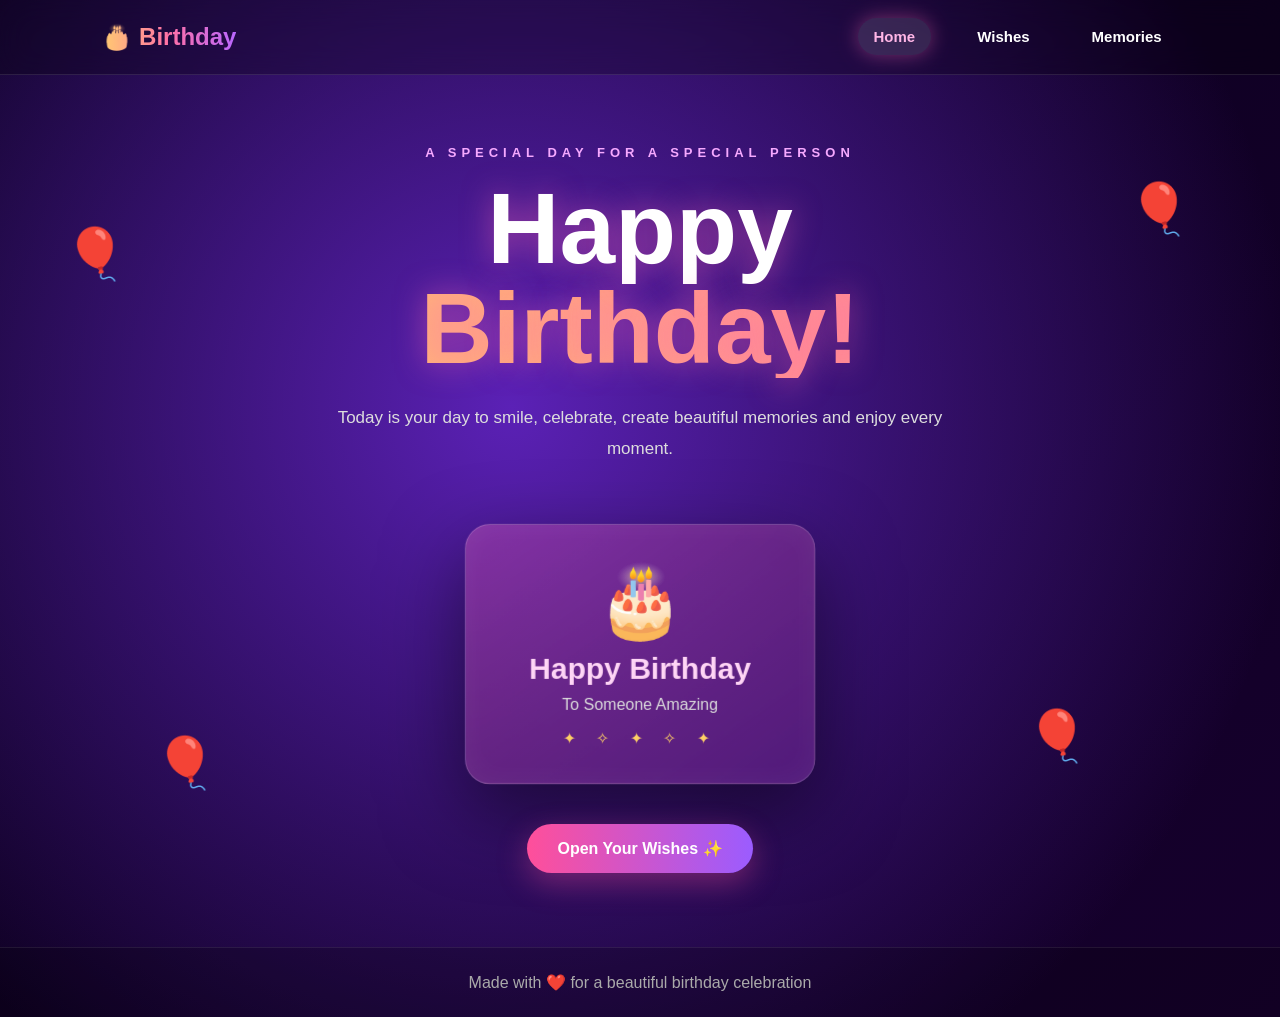
==== index.html @ d3f6a69b "Add files via upload" ====
<!DOCTYPE html>
<html lang="en">
<head>
    <meta charset="UTF-8">
    <meta name="viewport" content="width=device-width, initial-scale=1.0">
    <title>Happy Birthday 🎂</title>
    <link rel="stylesheet" href="style.css">
</head>

<body>

    <!-- Navigation -->
    <nav class="navbar">
        <div class="logo">🎂 Birthday</div>

        <ul class="nav-links">
            <li><a href="index.html" class="active">Home</a></li>
            <li><a href="wishes.html">Wishes</a></li>
            <li><a href="memories.html">Memories</a></li>
        </ul>
    </nav>

    <!-- Floating Balloons -->
    <div class="balloon balloon1">🎈</div>
    <div class="balloon balloon2">🎈</div>
    <div class="balloon balloon3">🎈</div>
    <div class="balloon balloon4">🎈</div>

    <!-- Main Section -->
    <main class="hero">

        <div class="hero-content">

            <p class="small-title">A SPECIAL DAY FOR A SPECIAL PERSON</p>

            <h1>
                Happy
                <span>Birthday!</span>
            </h1>

            <p class="intro">
                Today is your day to smile, celebrate,
                create beautiful memories and enjoy every moment.
            </p>

            <!-- 3D Card -->
            <div class="scene">

                <div class="birthday-card">

                    <div class="card-front">

                        <div class="card-glow"></div>

                        <div class="card-icon">🎂</div>

                        <h2>Happy Birthday</h2>

                        <p>To Someone Amazing</p>

                        <div class="stars">
                            ✦ ✧ ✦ ✧ ✦
                        </div>

                    </div>

                    <div class="card-inside">

                        <div class="cake">🎂</div>

                        <h2>Make A Wish!</h2>

                        <p>
                            May your birthday be filled with
                            happiness, laughter and unforgettable moments.
                        </p>

                    </div>

                </div>

            </div>

            <a href="wishes.html" class="main-btn">
                Open Your Wishes ✨
            </a>

        </div>

    </main>

    <!-- Footer -->
    <footer>
        <p>Made with ❤️ for a beautiful birthday celebration</p>
    </footer>

</body>
</html>
---- style.css ----
/* =========================================
   RESET
========================================= */

* {
    margin: 0;
    padding: 0;
    box-sizing: border-box;
}

html {
    scroll-behavior: smooth;
}

body {
    min-height: 100vh;
    font-family: Arial, Helvetica, sans-serif;
    color: #ffffff;
    overflow-x: hidden;

    background:
        radial-gradient(
            circle at 20% 20%,
            #5b21b6 0%,
            transparent 30%
        ),
        radial-gradient(
            circle at 80% 80%,
            #be185d 0%,
            transparent 30%
        ),
        linear-gradient(
            135deg,
            #09001a,
            #16002d,
            #270044
        );

    background-size: 200% 200%;
    animation: backgroundMove 12s ease infinite;
}


/* =========================================
   BACKGROUND ANIMATION
========================================= */

@keyframes backgroundMove {
    0% {
        background-position: 0% 50%;
    }

    50% {
        background-position: 100% 50%;
    }

    100% {
        background-position: 0% 50%;
    }
}


/* =========================================
   NAVIGATION
========================================= */

.navbar {
    width: 100%;
    min-height: 75px;

    display: flex;
    align-items: center;
    justify-content: space-between;

    padding: 0 8%;

    background: rgba(0, 0, 0, 0.25);

    backdrop-filter: blur(15px);

    border-bottom: 1px solid rgba(255, 255, 255, 0.1);

    position: relative;
    z-index: 100;
}


.logo {
    font-size: 24px;
    font-weight: bold;

    background: linear-gradient(
        90deg,
        #ffcc70,
        #ff70a6,
        #b967ff
    );

    background-clip: text;
    color: transparent;
}


.nav-links {
    display: flex;
    gap: 30px;
    list-style: none;
}


.nav-links a {
    color: #ffffff;
    text-decoration: none;

    font-size: 15px;
    font-weight: bold;

    padding: 10px 16px;

    border-radius: 30px;

    transition: 0.3s ease;
}


.nav-links a:hover,
.nav-links a.active {
    background: rgba(255, 255, 255, 0.12);

    box-shadow:
        0 0 20px rgba(255, 105, 180, 0.4);

    color: #ffb6e6;
}


/* =========================================
   HERO SECTION
========================================= */

.hero {
    min-height: calc(100vh - 75px);

    display: flex;
    justify-content: center;
    align-items: center;

    padding: 70px 20px;

    text-align: center;
}


.hero-content {
    width: 100%;
    max-width: 1000px;
}


.small-title {
    font-size: 13px;
    letter-spacing: 5px;

    color: #f6a9ff;

    margin-bottom: 18px;

    font-weight: bold;
}


.hero h1 {
    font-size: clamp(50px, 9vw, 100px);

    line-height: 1;

    margin-bottom: 25px;

    text-shadow:
        0 0 30px rgba(255, 105, 180, 0.5);
}


/* Gradient Text */

.hero h1 span,
.page-title span {
    display: block;

    background: linear-gradient(
        90deg,
        #ffd166,
        #ff70a6,
        #c77dff,
        #70d6ff
    );

    background-size: 300% 100%;

    background-clip: text;

    color: transparent;

    animation: gradientText 5s ease infinite;
}


@keyframes gradientText {
    0% {
        background-position: 0% 50%;
    }

    50% {
        background-position: 100% 50%;
    }

    100% {
        background-position: 0% 50%;
    }
}


.intro {
    max-width: 650px;

    margin: auto;

    line-height: 1.8;

    color: #dddddd;

    font-size: 17px;
}


/* =========================================
   3D BIRTHDAY CARD
========================================= */

.scene {
    width: 350px;
    height: 260px;

    margin: 60px auto 40px;

    perspective: 1200px;
}


.birthday-card {
    width: 100%;
    height: 100%;

    position: relative;

    transform-style: preserve-3d;

    transition: transform 1s;

    animation: cardFloat 4s ease-in-out infinite;
}


.scene:hover .birthday-card {
    transform: rotateY(180deg) rotateX(5deg);
}


/* Card Front + Inside */

.card-front,
.card-inside {
    position: absolute;

    width: 100%;
    height: 100%;

    border-radius: 25px;

    display: flex;

    flex-direction: column;

    align-items: center;

    justify-content: center;

    backface-visibility: hidden;

    border: 1px solid rgba(255, 255, 255, 0.2);

    box-shadow:
        0 30px 80px rgba(0, 0, 0, 0.5),
        inset 0 0 30px rgba(255, 255, 255, 0.05);

    overflow: hidden;
}


.card-front {
    background:
        linear-gradient(
            145deg,
            rgba(255, 105, 180, 0.3),
            rgba(90, 30, 130, 0.8)
        );

    transform: translateZ(1px);
}


.card-inside {
    background:
        linear-gradient(
            145deg,
            #3b126e,
            #741b5c
        );

    transform: rotateY(180deg);
}


/* =========================================
   CAKE
========================================= */

.card-icon {
    font-size: 70px;

    animation: cakeBounce 2s infinite;
}


@keyframes cakeBounce {
    0%,
    100% {
        transform: translateY(0) rotate(-3deg);
    }

    50% {
        transform: translateY(-12px) rotate(3deg);
    }
}


.card-front h2 {
    font-size: 30px;

    margin: 10px 0;

    color: #ffd6f6;
}


.card-front p {
    color: #dddddd;
}


/* Stars */

.stars {
    margin-top: 15px;

    letter-spacing: 8px;

    color: #ffd166;

    animation: sparkle 1.5s infinite;
}


@keyframes sparkle {
    0%,
    100% {
        opacity: 0.5;
        transform: scale(0.9);
    }

    50% {
        opacity: 1;
        transform: scale(1.1);
    }
}


/* Inside Card */

.card-inside .cake {
    font-size: 65px;

    margin-bottom: 10px;
}


.card-inside h2 {
    color: #ffd166;

    margin-bottom: 10px;
}


.card-inside p {
    width: 75%;

    text-align: center;

    line-height: 1.6;

    color: #eeeeee;
}


@keyframes cardFloat {
    0%,
    100% {
        transform: translateY(0) rotateX(0deg);
    }

    50% {
        transform: translateY(-15px) rotateX(3deg);
    }
}


/* =========================================
   BUTTON
========================================= */

.main-btn {
    display: inline-block;

    text-decoration: none;

    color: #ffffff;

    padding: 15px 30px;

    border-radius: 50px;

    font-weight: bold;

    background:
        linear-gradient(
            90deg,
            #ff4f9a,
            #9b5cff
        );

    box-shadow:
        0 10px 30px rgba(255, 79, 154, 0.35);

    transition: 0.4s ease;

    position: relative;

    overflow: hidden;
}


.main-btn:hover {
    transform:
        translateY(-5px)
        scale(1.05);

    box-shadow:
        0 15px 40px rgba(255, 79, 154, 0.6);
}


/* =========================================
   FLOATING BALLOONS
========================================= */

.balloon {
    position: fixed;

    font-size: 50px;

    z-index: 1;

    pointer-events: none;

    animation:
        balloonFloat 6s ease-in-out infinite;
}


.balloon1 {
    left: 5%;
    top: 25%;

    animation-delay: 0s;
}


.balloon2 {
    right: 7%;
    top: 20%;

    animation-delay: 2s;
}


.balloon3 {
    left: 12%;
    bottom: 12%;

    animation-delay: 1s;
}


.balloon4 {
    right: 15%;
    bottom: 15%;

    animation-delay: 3s;
}


@keyframes balloonFloat {
    0%,
    100% {
        transform:
            translateY(0)
            rotate(-8deg);
    }

    50% {
        transform:
            translateY(-40px)
            rotate(8deg);
    }
}


/* =========================================
   GENERAL PAGE SECTION
========================================= */

.page-section {
    min-height: calc(100vh - 75px);

    text-align: center;

    padding: 80px 7%;

    position: relative;

    z-index: 2;
}


.page-title {
    font-size: clamp(45px, 7vw, 80px);

    margin-bottom: 20px;

    line-height: 1;
}


.section-description {
    max-width: 650px;

    margin: 0 auto 60px;

    color: #dddddd;

    line-height: 1.8;
}


/* =========================================
   WISH CARDS
========================================= */

.wish-container {
    max-width: 1100px;

    margin: auto;

    display: grid;

    grid-template-columns:
        repeat(4, 1fr);

    gap: 25px;

    perspective: 1200px;
}


.wish-card {
    padding: 35px 20px;

    min-height: 270px;

    border-radius: 25px;

    background:
        linear-gradient(
            145deg,
            rgba(255, 255, 255, 0.12),
            rgba(255, 255, 255, 0.04)
        );

    border:
        1px solid rgba(255, 255, 255, 0.12);

    backdrop-filter: blur(15px);

    box-shadow:
        0 20px 50px rgba(0, 0, 0, 0.25);

    transition:
        transform 0.5s ease,
        box-shadow 0.5s ease;

    transform-style: preserve-3d;
}


.wish-card:hover {
    transform:
        rotateX(8deg)
        rotateY(-8deg)
        translateY(-15px)
        translateZ(30px);

    box-shadow:
        0 30px 70px rgba(255, 82, 169, 0.3);
}


.wish-icon {
    font-size: 55px;

    margin-bottom: 20px;

    transform: translateZ(30px);
}


.wish-card h2 {
    color: #ffd166;

    margin-bottom: 15px;

    transform: translateZ(25px);
}


.wish-card p {
    color: #dddddd;

    line-height: 1.7;

    transform: translateZ(15px);
}


/* =========================================
   MESSAGE BOX
========================================= */

.message-box {
    max-width: 900px;

    margin: 80px auto 50px;

    perspective: 1000px;
}


.message-3d {
    padding: 60px 30px;

    border-radius: 30px;

    background:
        linear-gradient(
            135deg,
            rgba(255, 105, 180, 0.2),
            rgba(116, 27, 92, 0.4)
        );

    border:
        1px solid rgba(255, 255, 255, 0.15);

    backdrop-filter: blur(20px);

    box-shadow:
        0 30px 80px rgba(0, 0, 0, 0.4);

    transition: 0.5s ease;

    transform-style: preserve-3d;
}


.message-3d:hover {
    transform:
        rotateX(5deg)
        rotateY(-5deg)
        translateZ(30px);
}


.message-3d span {
    font-size: 45px;

    letter-spacing: 15px;
}


.message-3d h2 {
    font-size: 38px;

    margin: 25px 0;

    color: #ffd166;
}


.message-3d p {
    max-width: 650px;

    margin: auto;

    line-height: 1.8;

    color: #dddddd;
}


/* =========================================
   MEMORY SECTION
========================================= */

.memory-container {
    max-width: 1100px;

    margin: auto;

    display: grid;

    grid-template-columns:
        repeat(3, 1fr);

    gap: 30px;

    perspective: 1200px;
}


.memory-card {
    border-radius: 25px;

    overflow: hidden;

    background:
        rgba(255, 255, 255, 0.08);

    border:
        1px solid rgba(255, 255, 255, 0.12);

    backdrop-filter: blur(15px);

    transition: 0.5s ease;

    transform-style: preserve-3d;

    box-shadow:
        0 20px 60px rgba(0, 0, 0, 0.3);
}


.memory-card:hover {
    transform:
        rotateY(-8deg)
        rotateX(5deg)
        translateY(-15px);
}


/* =========================================
   MEMORY IMAGE
========================================= */

.memory-image {
    height: 240px;

    display: flex;

    justify-content: center;

    align-items: center;

    font-size: 90px;

    background:
        linear-gradient(
            135deg,
            #642b73,
            #c6426e
        );

    position: relative;

    overflow: hidden;
}


.memory-image::after {
    content: "";

    position: absolute;

    width: 150px;
    height: 150px;

    border-radius: 50%;

    background:
        rgba(255, 255, 255, 0.15);

    filter: blur(5px);

    animation:
        lightMove 4s infinite alternate;
}


@keyframes lightMove {
    from {
        transform:
            translate(-80px, -50px);
    }

    to {
        transform:
            translate(80px, 50px);
    }
}


/* =========================================
   MEMORY CONTENT
========================================= */

.memory-content {
    padding: 30px;

    text-align: left;
}


.memory-content span {
    color: #ff82c3;

    font-weight: bold;

    font-size: 14px;
}


.memory-content h2 {
    margin: 10px 0;

    color: #ffd166;
}


.memory-content p {
    color: #dddddd;

    line-height: 1.7;
}


/* =========================================
   FINAL CARD
========================================= */

.final-card {
    max-width: 850px;

    margin: 80px auto 50px;

    padding: 60px 30px;

    border-radius: 30px;

    background:
        linear-gradient(
            145deg,
            rgba(255, 105, 180, 0.15),
            rgba(155, 92, 255, 0.15)
        );

    border:
        1px solid rgba(255, 255, 255, 0.15);

    backdrop-filter: blur(20px);

    box-shadow:
        0 30px 70px rgba(0, 0, 0, 0.3);

    animation:
        finalFloat 4s ease-in-out infinite;
}


@keyframes finalFloat {
    0%,
    100% {
        transform: translateY(0);
    }

    50% {
        transform: translateY(-10px);
    }
}


.final-icon {
    font-size: 70px;

    margin-bottom: 20px;
}


.final-card h2 {
    font-size: 35px;

    color: #ffd166;

    margin-bottom: 20px;
}


.final-card p {
    max-width: 650px;

    margin: auto;

    color: #dddddd;

    line-height: 1.8;
}


.emoji-line {
    margin-top: 25px;

    font-size: 30px;

    letter-spacing: 10px;
}


/* =========================================
   FOOTER
========================================= */

footer {
    text-align: center;

    padding: 25px;

    color: #aaaaaa;

    border-top:
        1px solid rgba(255, 255, 255, 0.08);

    background:
        rgba(0, 0, 0, 0.2);
}


/* =========================================
   TABLET RESPONSIVE
========================================= */

@media (max-width: 900px) {

    .wish-container {
        grid-template-columns:
            repeat(2, 1fr);
    }


    .memory-container {
        grid-template-columns:
            1fr;

        max-width: 600px;
    }
}


/* =========================================
   MOBILE RESPONSIVE
========================================= */

@media (max-width: 600px) {

    .navbar {
        flex-direction: column;

        gap: 15px;

        padding: 18px;
    }


    .nav-links {
        gap: 5px;

        flex-wrap: wrap;

        justify-content: center;
    }


    .nav-links a {
        padding: 8px 10px;

        font-size: 13px;
    }


    .hero {
        padding-top: 50px;
    }


    .scene {
        width: 300px;

        height: 230px;
    }


    .wish-container {
        grid-template-columns:
            1fr;
    }


    .page-section {
        padding:
            60px 20px;
    }


    .message-3d h2 {
        font-size: 28px;
    }


    .message-3d span {
        font-size: 30px;

        letter-spacing: 8px;
    }


    .balloon {
        font-size: 35px;
    }


    .final-card h2 {
        font-size: 28px;
    }


    .emoji-line {
        font-size: 22px;

        letter-spacing: 5px;
    }
}
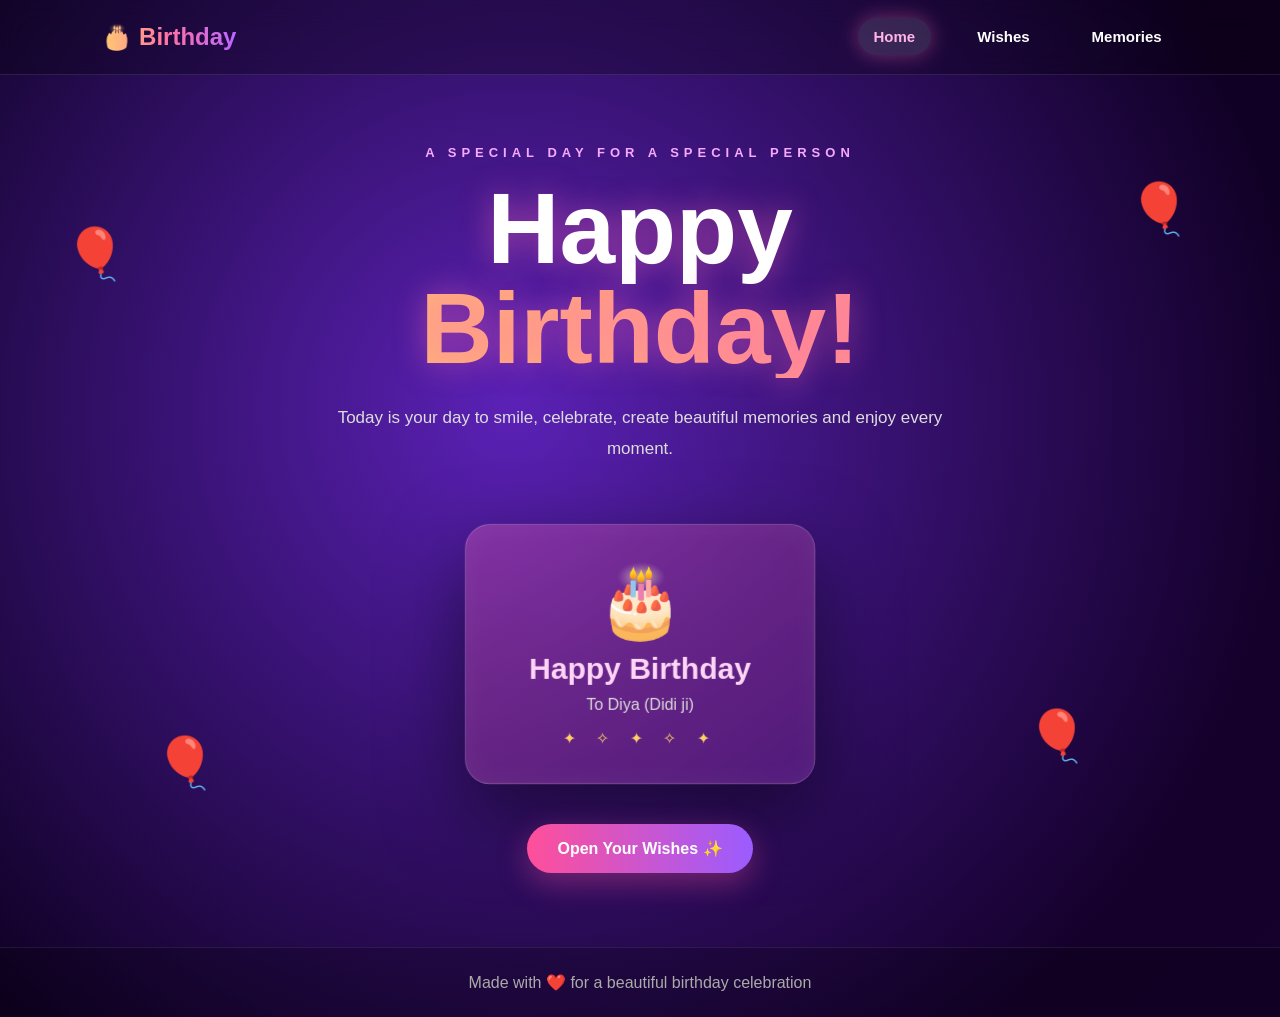
==== commit 0c8b49a1: "Change birthday card recipient to 'Diya (Didi ji)' Updated birthday card message to include a specif" ====
--- a/index.html
+++ b/index.html
@@ -56,7 +56,7 @@
 
                         <h2>Happy Birthday</h2>
 
-                        <p>To Someone Amazing</p>
+                        <p>To Diya (Didi ji)</p>
 
                         <div class="stars">
                             ✦ ✧ ✦ ✧ ✦
@@ -95,4 +95,4 @@
     </footer>
 
 </body>
-</html>+</html>
